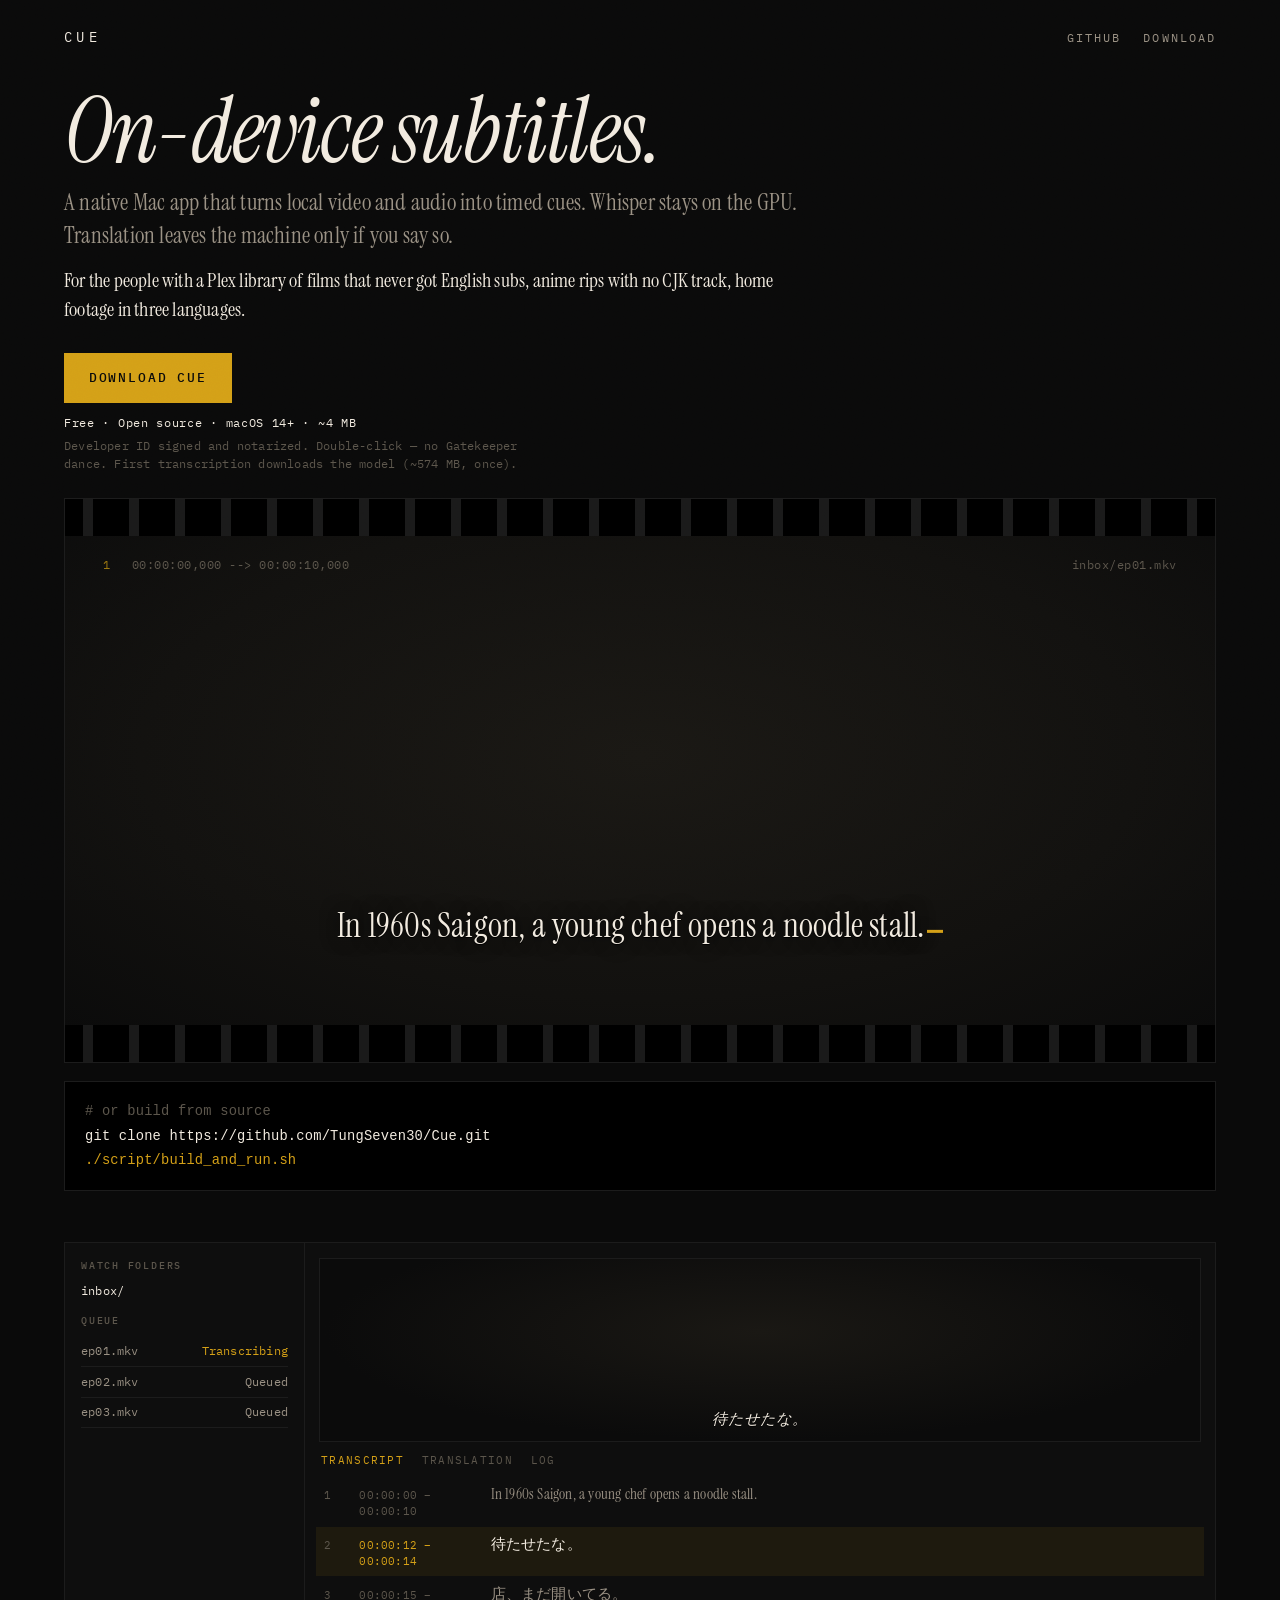
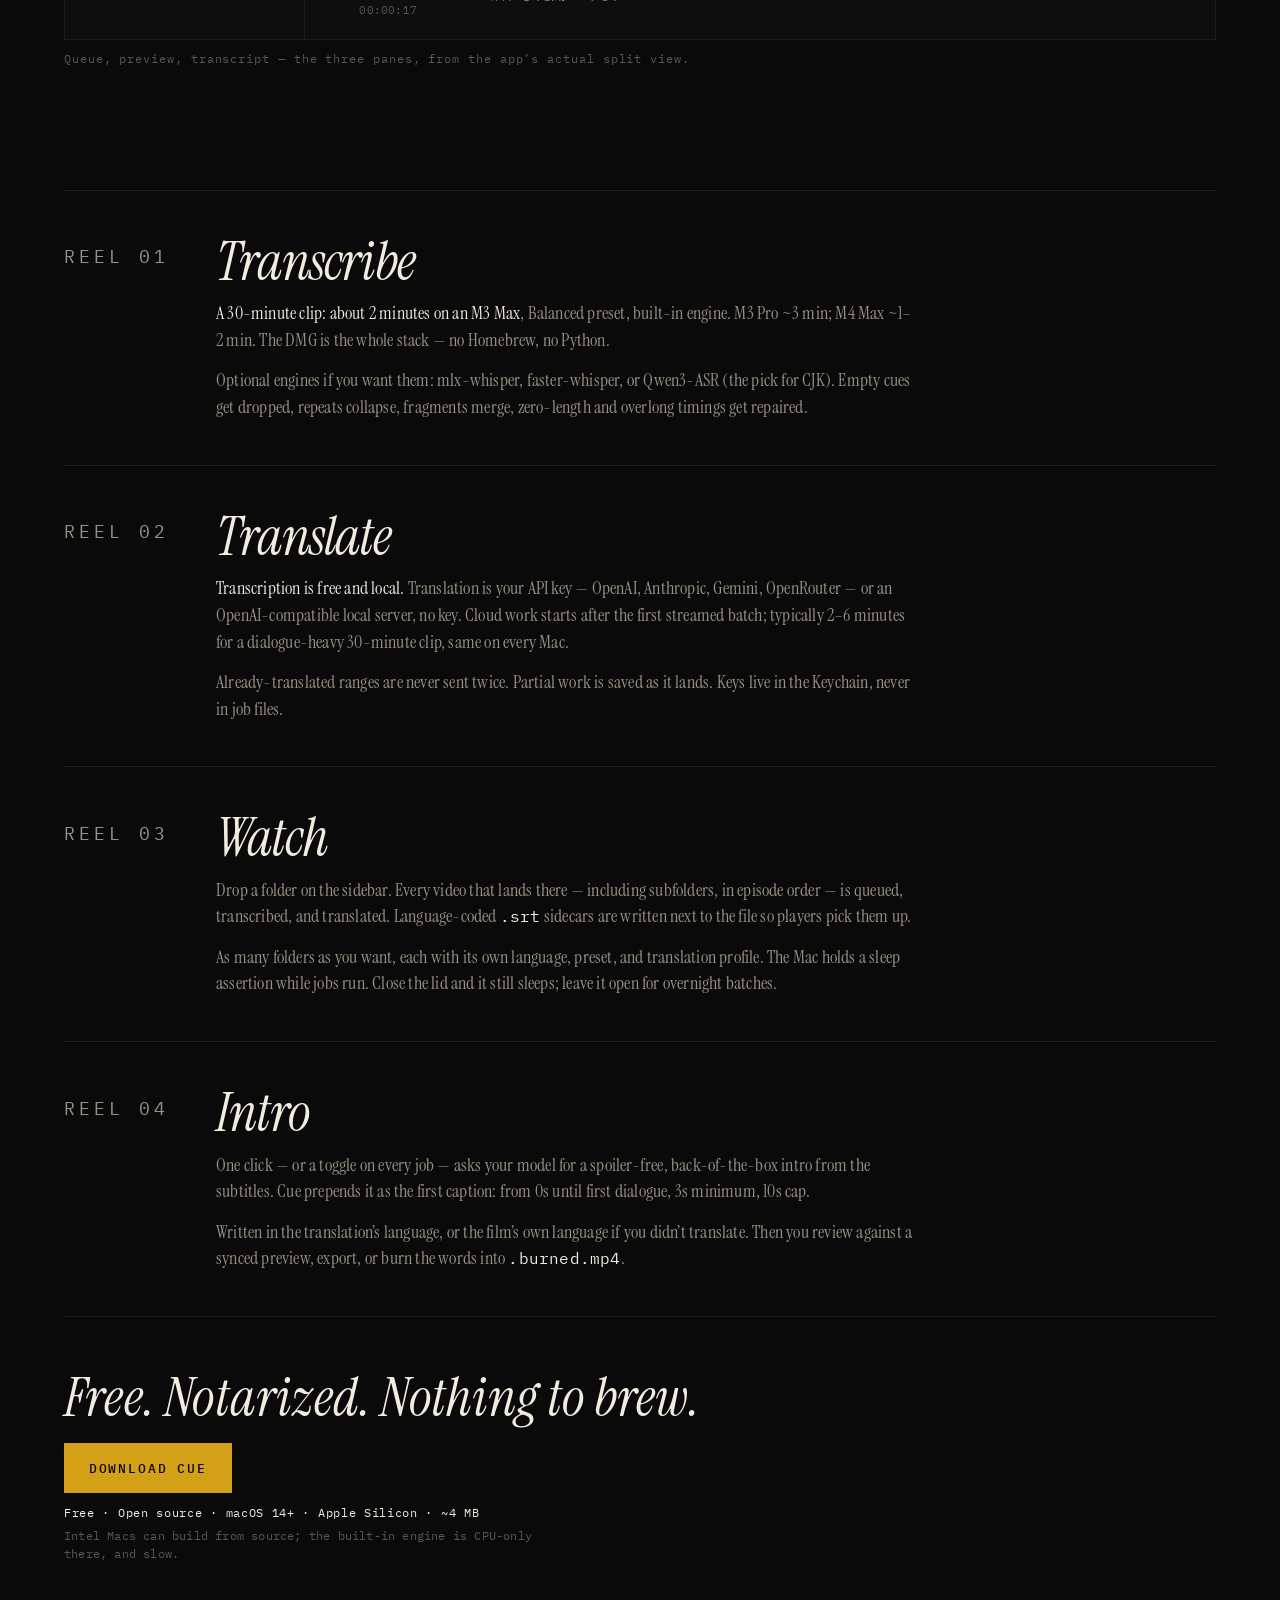
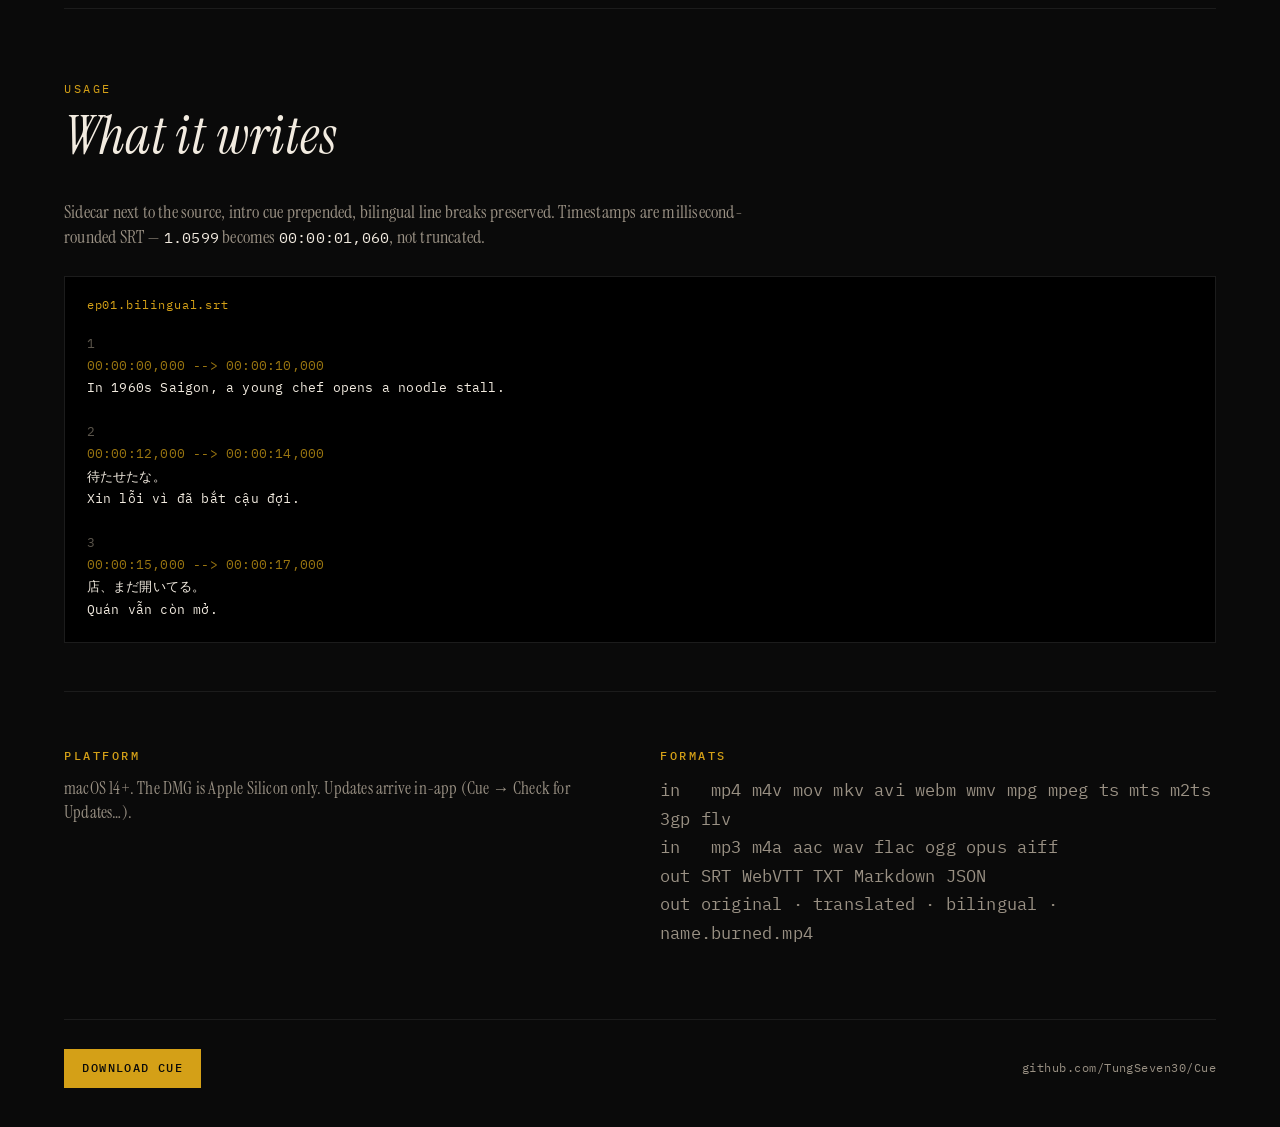
==== docs/index.html @ 19c790f1 "Add the Cue landing page and Open Graph image. The share tags pointed at raw.githubusercontent.com/d" ====
<!DOCTYPE html>
<html lang="en">
<head>
  <meta charset="utf-8">
  <meta name="viewport" content="width=device-width, initial-scale=1">
  <meta name="color-scheme" content="dark">
  <meta name="theme-color" content="#0a0a0a">
  <meta name="description" content="Cue is a free, open-source Mac app that turns local video into subtitles. Transcribe on-device with Whisper. Translate with the LLM you choose. Notarized DMG, nothing to brew.">
  <title>Cue — on-device subtitles for local video</title>

  <meta property="og:type" content="website">
  <meta property="og:url" content="https://tungseven30.github.io/Cue/">
  <meta property="og:title" content="Cue — on-device subtitles for local video">
  <meta property="og:description" content="Free native Mac app. Whisper on the GPU. SRT next to the file. Nothing to brew.">
  <meta property="og:image" content="https://raw.githubusercontent.com/TungSeven30/Cue/master/docs/og.png">
  <link rel="canonical" href="https://tungseven30.github.io/Cue/">
  <meta property="og:image:width" content="1200">
  <meta property="og:image:height" content="630">
  <meta property="og:image:alt" content="Letterboxed subtitle cue: In 1960s Saigon, a young chef opens a noodle stall.">
  <meta name="twitter:card" content="summary_large_image">
  <meta name="twitter:title" content="Cue — on-device subtitles for local video">
  <meta name="twitter:description" content="Free native Mac app. Whisper on the GPU. SRT next to the file.">
  <meta name="twitter:image" content="https://raw.githubusercontent.com/TungSeven30/Cue/master/docs/og.png">

  <link rel="preconnect" href="https://fonts.googleapis.com">
  <link rel="preconnect" href="https://fonts.gstatic.com" crossorigin>
  <link href="https://fonts.googleapis.com/css2?family=IBM+Plex+Mono:wght@400;500&family=Instrument+Serif:ital@0;1&display=swap" rel="stylesheet">
  <style>
    :root {
      --bg: #0a0a0a;
      --ink: #f2ebe0;
      --muted: #9a9184;
      --dim: #5c564c;
      --line: #1c1c1c;
      --amber: #d4a017;
      --amber-dim: #9a7610;
      --screen: #12110f;
      --serif: "Instrument Serif", "Iowan Old Style", Palatino, "Palatino Linotype", serif;
      --mono: "IBM Plex Mono", ui-monospace, "SF Mono", Menlo, monospace;
    }

    * { box-sizing: border-box; }
    html { scroll-behavior: smooth; }
    @media (prefers-reduced-motion: reduce) {
      html { scroll-behavior: auto; }
    }

    body {
      margin: 0;
      background: var(--bg);
      color: var(--ink);
      font-family: var(--serif);
      font-size: 1.25rem;
      line-height: 1.45;
      letter-spacing: 0.01em;
    }

    a {
      color: var(--amber);
      text-decoration-thickness: 1px;
      text-underline-offset: 0.22em;
    }
    a:hover { color: var(--ink); }
    p code, .note code, .gate code {
      font-family: var(--mono);
      font-size: 0.86em;
      color: var(--ink);
    }

    .skip {
      position: absolute;
      left: 1rem;
      top: -4rem;
      background: var(--amber);
      color: var(--bg);
      padding: 0.5rem 0.8rem;
      font-family: var(--mono);
      font-size: 0.75rem;
      z-index: 10;
    }
    .skip:focus { top: 1rem; }

    .grain {
      position: fixed;
      inset: 0;
      pointer-events: none;
      z-index: 8;
      opacity: 0.07;
      mix-blend-mode: overlay;
      background-image: url("data:image/svg+xml,%3Csvg xmlns='http://www.w3.org/2000/svg' width='180' height='180'%3E%3Cfilter id='n'%3E%3CfeTurbulence type='fractalNoise' baseFrequency='0.85' numOctaves='4' stitchTiles='stitch'/%3E%3C/filter%3E%3Crect width='180' height='180' filter='url(%23n)' opacity='0.9'/%3E%3C/svg%3E");
    }
    @media (prefers-reduced-motion: no-preference) {
      .grain { animation: grain-shift 1.2s steps(2) infinite; }
    }
    @keyframes grain-shift {
      0% { transform: translate(0, 0); }
      100% { transform: translate(-1.5%, 1.5%); }
    }

    .wrap {
      width: min(72rem, calc(100% - 2.5rem));
      margin-inline: auto;
    }

    header.site {
      display: flex;
      align-items: baseline;
      justify-content: space-between;
      gap: 1rem;
      padding: 1.75rem 0 0;
      font-family: var(--mono);
      font-size: 0.72rem;
      letter-spacing: 0.18em;
      text-transform: uppercase;
      color: var(--muted);
    }
    .mark {
      color: var(--ink);
      text-decoration: none;
      font-size: 0.85rem;
      letter-spacing: 0.32em;
    }
    .mark:hover { color: var(--amber); }
    .nav-links { display: flex; gap: 1.4rem; }
    .nav-links a { color: var(--muted); text-decoration: none; }
    .nav-links a:hover { color: var(--amber); }

    .hero { padding: 2.6rem 0 4.2rem; }

    .kicker {
      font-family: var(--mono);
      font-size: 0.72rem;
      letter-spacing: 0.22em;
      text-transform: uppercase;
      color: var(--amber);
      margin: 0 0 0.7rem;
    }

    .hero h1 {
      margin: 0 0 0.7rem;
      font-size: clamp(2.6rem, 8vw, 5.6rem);
      font-weight: 400;
      font-style: italic;
      line-height: 0.95;
      letter-spacing: -0.02em;
    }
    .lede {
      margin: 0 0 0.85rem;
      max-width: 34em;
      color: var(--muted);
      font-size: clamp(1.15rem, 2.2vw, 1.45rem);
    }
    .who {
      margin: 0 0 1.8rem;
      max-width: 36em;
      color: var(--ink);
      font-size: clamp(1.05rem, 2vw, 1.25rem);
    }

    .cta {
      display: inline-block;
      background: var(--amber);
      color: #0a0a0a;
      font-family: var(--mono);
      font-size: 0.82rem;
      font-weight: 500;
      letter-spacing: 0.14em;
      text-transform: uppercase;
      text-decoration: none;
      padding: 0.95rem 1.55rem;
      border: 0;
    }
    .cta:hover { color: #0a0a0a; background: #e0b01c; }
    .cta:focus-visible {
      outline: 2px solid var(--ink);
      outline-offset: 3px;
    }

    .cta-block { margin: 0 0 1.6rem; }
    .micro {
      margin: 0.75rem 0 0.35rem;
      font-family: var(--mono);
      font-size: 0.72rem;
      letter-spacing: 0.06em;
      color: var(--ink);
    }
    .gate {
      margin: 0;
      font-family: var(--mono);
      font-size: 0.72rem;
      line-height: 1.55;
      color: var(--dim);
      max-width: 42em;
    }

    .letterbox {
      margin: 0 0 1.1rem;
      background: #000;
      border: 1px solid var(--line);
    }
    .letterbox__bar {
      height: clamp(1.4rem, 3.6vw, 2.3rem);
      background:
        repeating-linear-gradient(
          90deg,
          #000 0 18px,
          #000 18px,
          #1a1a1a 18px,
          #1a1a1a 28px,
          #000 28px,
          #000 46px
        );
    }
    .letterbox__picture {
      position: relative;
      aspect-ratio: 2.35 / 1;
      background:
        radial-gradient(ellipse 70% 80% at 50% 45%, #1a1814 0%, var(--screen) 62%, #0b0b0b 100%);
      display: flex;
      flex-direction: column;
      justify-content: flex-end;
      padding: clamp(0.8rem, 3vw, 1.6rem) clamp(1rem, 4vw, 2.4rem) clamp(1.1rem, 3.5vw, 2rem);
    }
    .demo-files {
      position: absolute;
      top: clamp(0.7rem, 2.4vw, 1.2rem);
      right: clamp(1rem, 4vw, 2.4rem);
      font-family: var(--mono);
      font-size: clamp(0.62rem, 1.4vw, 0.78rem);
      letter-spacing: 0.04em;
      text-align: right;
      color: var(--dim);
    }
    .demo-srt {
      display: block;
      color: var(--amber);
      margin-top: 0.25rem;
      opacity: 0;
    }
    .demo-srt.is-on { opacity: 1; }
    .tc {
      position: absolute;
      top: clamp(0.7rem, 2.4vw, 1.2rem);
      left: clamp(1rem, 4vw, 2.4rem);
      font-family: var(--mono);
      font-size: clamp(0.62rem, 1.4vw, 0.78rem);
      color: var(--dim);
      letter-spacing: 0.04em;
    }
    .tc__id { color: var(--amber-dim); margin-right: 0.85rem; }
    .subtitle {
      margin: 0;
      text-align: center;
      font-size: clamp(1.15rem, 3.4vw, 2.15rem);
      line-height: 1.25;
      min-height: 2.6em;
      color: var(--ink);
      text-shadow: 0 1px 0 #000, 0 0 18px rgba(0, 0, 0, 0.8);
    }
    .caret {
      display: inline-block;
      width: 0.45em;
      height: 0.08em;
      margin-left: 0.08em;
      background: var(--amber);
      vertical-align: baseline;
      transform: translateY(-0.12em);
    }
    @media (prefers-reduced-motion: no-preference) {
      .caret { animation: blink 1s steps(1) infinite; }
      .demo-srt { transition: opacity 0.4s ease; }
    }
    @keyframes blink { 50% { opacity: 0; } }

    .install {
      margin: 0 0 3.2rem;
      padding: 1.1rem 1.25rem;
      background: #000;
      border: 1px solid var(--line);
      color: var(--ink);
      font-family: var(--mono);
      font-size: clamp(0.72rem, 1.6vw, 0.86rem);
      line-height: 1.7;
      overflow-x: auto;
    }
    .install .c { color: var(--dim); }
    .install .a { color: var(--amber); }

    .studio {
      margin: 0 0 0.7rem;
      display: grid;
      grid-template-columns: minmax(11rem, 15rem) 1fr;
      border: 1px solid var(--line);
      background: #0e0e0e;
      min-height: 22rem;
    }
    .studio__side {
      border-right: 1px solid var(--line);
      padding: 1rem 1rem 1.2rem;
      font-family: var(--mono);
      font-size: 0.72rem;
    }
    .studio__side h3 {
      margin: 0 0 0.55rem;
      font-size: 0.62rem;
      font-weight: 500;
      letter-spacing: 0.18em;
      text-transform: uppercase;
      color: var(--dim);
    }
    .studio__side h3 + h3 { margin-top: 1.3rem; }
    .folder { color: var(--ink); margin: 0 0 0.9rem; }
    .jobs { list-style: none; margin: 0; padding: 0; }
    .jobs li {
      display: flex;
      justify-content: space-between;
      gap: 0.6rem;
      padding: 0.4rem 0;
      color: var(--muted);
      border-bottom: 1px solid var(--line);
    }
    .jobs .on { color: var(--amber); }
    .studio__main { display: flex; flex-direction: column; min-width: 0; }
    .studio-player {
      position: relative;
      aspect-ratio: 2.35 / 1;
      max-height: 11.5rem;
      background: radial-gradient(ellipse at 50% 40%, #1a1814, #0b0b0b 70%);
      display: flex;
      align-items: flex-end;
      justify-content: center;
      padding: 0.7rem;
      margin: 0.9rem 0.9rem 0;
      border: 1px solid var(--line);
    }
    .studio-player p {
      margin: 0;
      font-size: 0.95rem;
      font-style: italic;
      text-align: center;
      text-shadow: 0 1px 0 #000;
    }
    .tabs {
      display: flex;
      gap: 1.1rem;
      padding: 0.7rem 1rem 0.5rem;
      font-family: var(--mono);
      font-size: 0.68rem;
      letter-spacing: 0.12em;
      text-transform: uppercase;
      color: var(--dim);
    }
    .tabs .on { color: var(--amber); }
    .cues { list-style: none; margin: 0; padding: 0 0.7rem 0.8rem; }
    .cues li {
      display: grid;
      grid-template-columns: 1.6rem 7.6rem 1fr;
      gap: 0.6rem;
      align-items: baseline;
      padding: 0.45rem 0.5rem;
      font-size: 0.92rem;
      color: var(--muted);
    }
    .cues .n, .cues .t {
      font-family: var(--mono);
      font-size: 0.68rem;
      color: var(--dim);
    }
    .cues .active {
      background: rgba(212, 160, 23, 0.08);
      color: var(--ink);
    }
    .cues .active .t { color: var(--amber); }
    .studio-cap {
      margin: 0 0 3.4rem;
      font-family: var(--mono);
      font-size: 0.72rem;
      letter-spacing: 0.08em;
      color: var(--dim);
    }

    .reels {
      border-top: 1px solid var(--line);
      padding: 0;
    }
    .reel {
      display: grid;
      grid-template-columns: 7.5rem 1fr;
      gap: 1.5rem 2rem;
      padding: 2.75rem 0;
      border-bottom: 1px solid var(--line);
    }
    .reel__index {
      font-family: var(--mono);
      font-size: 0.72rem;
      letter-spacing: 0.22em;
      text-transform: uppercase;
      color: var(--amber);
      padding-top: 0.55rem;
    }
    .reel h2 {
      margin: 0 0 0.7rem;
      font-size: clamp(2rem, 5vw, 3.4rem);
      font-weight: 400;
      font-style: italic;
      line-height: 1;
      letter-spacing: -0.02em;
    }
    .reel p {
      margin: 0;
      max-width: 38em;
      color: var(--muted);
      font-size: 1.15rem;
    }
    .reel p + p { margin-top: 0.85rem; }
    .stat {
      color: var(--ink);
    }

    .close {
      padding: 3.4rem 0 1.2rem;
      border-bottom: 1px solid var(--line);
    }
    .close h2 {
      margin: 0 0 1.1rem;
      font-size: clamp(2rem, 5vw, 3.4rem);
      font-weight: 400;
      font-style: italic;
      line-height: 1;
    }

    .example { padding: 4.5rem 0 3rem; }
    .example header { display: block; padding: 0 0 1.4rem; }
    .example h2 {
      margin: 0;
      font-size: clamp(2rem, 5vw, 3.4rem);
      font-weight: 400;
      font-style: italic;
      line-height: 1;
    }
    .example .note {
      margin: 0.9rem 0 1.6rem;
      color: var(--muted);
      max-width: 40em;
      font-size: 1.1rem;
    }
    .srt-file {
      margin: 0;
      padding: 1.25rem 1.35rem 1.4rem;
      background: #000;
      border: 1px solid var(--line);
      overflow-x: auto;
    }
    .srt-file .name {
      display: block;
      font-family: var(--mono);
      font-size: 0.72rem;
      color: var(--amber);
      letter-spacing: 0.08em;
      margin-bottom: 1.1rem;
    }
    .srt-file code {
      display: block;
      font-family: var(--mono);
      font-size: clamp(0.72rem, 1.55vw, 0.84rem);
      line-height: 1.65;
      color: var(--ink);
      white-space: pre;
    }
    .srt-file .n { color: var(--dim); }
    .srt-file .t { color: var(--amber-dim); }

    .meta {
      display: grid;
      grid-template-columns: 1fr 1fr;
      gap: 2.5rem;
      padding: 3.5rem 0 4.5rem;
      border-top: 1px solid var(--line);
    }
    .meta h2 {
      margin: 0 0 0.7rem;
      font-family: var(--mono);
      font-size: 0.72rem;
      font-weight: 500;
      letter-spacing: 0.22em;
      text-transform: uppercase;
      color: var(--amber);
    }
    .meta p {
      margin: 0;
      color: var(--muted);
      font-size: 1.05rem;
    }
    .formats {
      font-family: var(--mono);
      font-size: 0.78rem;
      line-height: 1.7;
      color: var(--ink);
    }

    footer {
      border-top: 1px solid var(--line);
      padding: 1.8rem 0 2.6rem;
      display: flex;
      align-items: center;
      justify-content: space-between;
      gap: 1rem;
      flex-wrap: wrap;
      font-family: var(--mono);
      font-size: 0.72rem;
      letter-spacing: 0.12em;
      text-transform: uppercase;
      color: var(--dim);
    }
    footer .cta {
      letter-spacing: 0.12em;
      padding: 0.7rem 1.15rem;
      font-size: 0.72rem;
    }
    footer a:not(.cta) {
      color: var(--muted);
      text-decoration: none;
      text-transform: none;
      letter-spacing: 0.04em;
    }
    footer a:not(.cta):hover { color: var(--amber); }

    @media (max-width: 720px) {
      .wrap { width: calc(100% - 1.6rem); }
      .reel { grid-template-columns: 1fr; gap: 0.4rem; padding: 2.1rem 0; }
      .reel__index { padding-top: 0; }
      .meta { grid-template-columns: 1fr; gap: 2rem; padding: 2.5rem 0 3rem; }
      .hero { padding: 1.8rem 0 2.8rem; }
      .studio { grid-template-columns: 1fr; }
      .studio__side { display: none; }
      .cues li { grid-template-columns: 1.4rem 1fr; }
      .cues .t { grid-column: 2; }
    }
  </style>
</head>
<body>
  <div class="grain" aria-hidden="true"></div>
  <a class="skip" href="#main">Skip to content</a>

  <div class="wrap">
    <header class="site">
      <a class="mark" href="#top">Cue</a>
      <nav class="nav-links">
        <a href="https://github.com/TungSeven30/Cue">GitHub</a>
        <a href="https://github.com/TungSeven30/cue-releases/releases/latest/download/Cue.dmg">Download</a>
      </nav>
    </header>

    <main id="main">
      <section class="hero" id="top">
        <h1>On-device subtitles.</h1>
        <p class="lede">A native Mac app that turns local video and audio into timed cues. Whisper stays on the GPU. Translation leaves the machine only if you say so.</p>
        <p class="who">For the people with a Plex library of films that never got English subs, anime rips with no CJK track, home footage in three languages.</p>

        <div class="cta-block">
          <a class="cta" href="https://github.com/TungSeven30/cue-releases/releases/latest/download/Cue.dmg">Download Cue</a>
          <p class="micro">Free · Open source · macOS 14+ · ~4&nbsp;MB</p>
          <p class="gate">Developer ID signed and notarized. Double-click — no Gatekeeper dance. First transcription downloads the model (~574&nbsp;MB, once).</p>
        </div>

        <figure class="letterbox" aria-label="Watch-folder demo: a file drops in, cues stream, an SRT appears beside it">
          <div class="letterbox__bar" aria-hidden="true"></div>
          <div class="letterbox__picture">
            <div class="demo-files">
              <span>inbox/ep01.mkv</span>
              <span class="demo-srt is-on" id="demo-srt">ep01.vi.srt</span>
            </div>
            <div class="tc">
              <span class="tc__id" id="cue-id">1</span>
              <span id="cue-time">00:00:00,000 --&gt; 00:00:10,000</span>
            </div>
            <p class="subtitle" id="subtitle"><span id="subtitle-text">In 1960s Saigon, a young chef opens a noodle stall.</span><span class="caret" id="caret" aria-hidden="true"></span></p>
          </div>
          <div class="letterbox__bar" aria-hidden="true"></div>
        </figure>

        <pre class="install"><code><span class="c"># or build from source</span>
git clone https://github.com/TungSeven30/Cue.git
<span class="a">./script/build_and_run.sh</span></code></pre>

        <figure class="studio" aria-label="Cue workspace: sidebar queue, video preview with overlay, editable transcript">
          <aside class="studio__side">
            <h3>Watch Folders</h3>
            <p class="folder">inbox/</p>
            <h3>Queue</h3>
            <ul class="jobs">
              <li><span>ep01.mkv</span><span class="on">Transcribing</span></li>
              <li><span>ep02.mkv</span><span>Queued</span></li>
              <li><span>ep03.mkv</span><span>Queued</span></li>
            </ul>
          </aside>
          <div class="studio__main">
            <div class="studio-player">
              <p>待たせたな。</p>
            </div>
            <div class="tabs">
              <span class="on">Transcript</span>
              <span>Translation</span>
              <span>Log</span>
            </div>
            <ol class="cues">
              <li>
                <span class="n">1</span>
                <span class="t">00:00:00 – 00:00:10</span>
                <span>In 1960s Saigon, a young chef opens a noodle stall.</span>
              </li>
              <li class="active">
                <span class="n">2</span>
                <span class="t">00:00:12 – 00:00:14</span>
                <span>待たせたな。</span>
              </li>
              <li>
                <span class="n">3</span>
                <span class="t">00:00:15 – 00:00:17</span>
                <span>店、まだ開いてる。</span>
              </li>
            </ol>
          </div>
        </figure>
        <p class="studio-cap">Queue, preview, transcript — the three panes, from the app’s actual split view.</p>
      </section>

      <section class="reels" aria-label="Features">
        <article class="reel">
          <p class="reel__index">Reel 01</p>
          <div>
            <h2>Transcribe</h2>
            <p><span class="stat">A 30-minute clip: about 2 minutes on an M3 Max</span>, Balanced preset, built-in engine. M3 Pro ~3 min; M4 Max ~1–2 min. The DMG is the whole stack — no Homebrew, no Python.</p>
            <p>Optional engines if you want them: mlx-whisper, faster-whisper, or Qwen3-ASR (the pick for CJK). Empty cues get dropped, repeats collapse, fragments merge, zero-length and overlong timings get repaired.</p>
          </div>
        </article>

        <article class="reel">
          <p class="reel__index">Reel 02</p>
          <div>
            <h2>Translate</h2>
            <p><span class="stat">Transcription is free and local.</span> Translation is your API key — OpenAI, Anthropic, Gemini, OpenRouter — or an OpenAI-compatible local server, no key. Cloud work starts after the first streamed batch; typically 2–6 minutes for a dialogue-heavy 30-minute clip, same on every Mac.</p>
            <p>Already-translated ranges are never sent twice. Partial work is saved as it lands. Keys live in the Keychain, never in job files.</p>
          </div>
        </article>

        <article class="reel">
          <p class="reel__index">Reel 03</p>
          <div>
            <h2>Watch</h2>
            <p>Drop a folder on the sidebar. Every video that lands there — including subfolders, in episode order — is queued, transcribed, and translated. Language-coded <code>.srt</code> sidecars are written next to the file so players pick them up.</p>
            <p>As many folders as you want, each with its own language, preset, and translation profile. The Mac holds a sleep assertion while jobs run. Close the lid and it still sleeps; leave it open for overnight batches.</p>
          </div>
        </article>

        <article class="reel">
          <p class="reel__index">Reel 04</p>
          <div>
            <h2>Intro</h2>
            <p>One click — or a toggle on every job — asks your model for a spoiler-free, back-of-the-box intro from the subtitles. Cue prepends it as the first caption: from 0s until first dialogue, 3s minimum, 10s cap.</p>
            <p>Written in the translation’s language, or the film’s own language if you didn’t translate. Then you review against a synced preview, export, or burn the words into <code>.burned.mp4</code>.</p>
          </div>
        </article>
      </section>

      <section class="close">
        <h2>Free. Notarized. Nothing to brew.</h2>
        <div class="cta-block">
          <a class="cta" href="https://github.com/TungSeven30/cue-releases/releases/latest/download/Cue.dmg">Download Cue</a>
          <p class="micro">Free · Open source · macOS 14+ · Apple Silicon · ~4&nbsp;MB</p>
          <p class="gate">Intel Macs can build from source; the built-in engine is CPU-only there, and slow.</p>
        </div>
      </section>

      <section class="example" aria-labelledby="example-title">
        <header>
          <p class="kicker">Usage</p>
          <h2 id="example-title">What it writes</h2>
        </header>
        <p class="note">Sidecar next to the source, intro cue prepended, bilingual line breaks preserved. Timestamps are millisecond-rounded SRT — <code>1.0599</code> becomes <code>00:00:01,060</code>, not truncated.</p>
        <pre class="srt-file"><span class="name">ep01.bilingual.srt</span><code><span class="n">1</span>
<span class="t">00:00:00,000 --&gt; 00:00:10,000</span>
In 1960s Saigon, a young chef opens a noodle stall.

<span class="n">2</span>
<span class="t">00:00:12,000 --&gt; 00:00:14,000</span>
待たせたな。
Xin lỗi vì đã bắt cậu đợi.

<span class="n">3</span>
<span class="t">00:00:15,000 --&gt; 00:00:17,000</span>
店、まだ開いてる。
Quán vẫn còn mở.</code></pre>
      </section>

      <section class="meta">
        <div>
          <h2>Platform</h2>
          <p>macOS 14+. The DMG is Apple Silicon only. Updates arrive in-app (Cue → Check for Updates…).</p>
        </div>
        <div>
          <h2>Formats</h2>
          <p class="formats">in &nbsp; mp4 m4v mov mkv avi webm wmv mpg mpeg ts mts m2ts 3gp flv<br>in &nbsp; mp3 m4a aac wav flac ogg opus aiff<br>out SRT WebVTT TXT Markdown JSON<br>out original · translated · bilingual · <span style="color:var(--muted)">name.burned.mp4</span></p>
        </div>
      </section>
    </main>

    <footer>
      <a class="cta" href="https://github.com/TungSeven30/cue-releases/releases/latest/download/Cue.dmg">Download Cue</a>
      <a href="https://github.com/TungSeven30/Cue">github.com/TungSeven30/Cue</a>
    </footer>
  </div>

  <script>
    (function () {
      var reduce = window.matchMedia("(prefers-reduced-motion: reduce)").matches;
      var srt = document.getElementById("demo-srt");
      if (reduce) {
        if (srt) srt.className = "demo-srt is-on";
        return;
      }

      var cues = [
        { id: "1", time: "00:00:00,000 --> 00:00:10,000", text: "In 1960s Saigon, a young chef opens a noodle stall." },
        { id: "2", time: "00:00:12,000 --> 00:00:14,000", text: "待たせたな。" },
        { id: "3", time: "00:00:15,000 --> 00:00:17,000", text: "店、まだ開いてる。" }
      ];

      var idEl = document.getElementById("cue-id");
      var timeEl = document.getElementById("cue-time");
      var textEl = document.getElementById("subtitle-text");
      var caret = document.getElementById("caret");
      var index = 0;

      function wait(ms) {
        return new Promise(function (resolve) { setTimeout(resolve, ms); });
      }

      function typeText(text) {
        return new Promise(function (resolve) {
          var i = 0;
          textEl.textContent = "";
          function step() {
            i += 1;
            textEl.textContent = text.slice(0, i);
            if (i < text.length) setTimeout(step, 28);
            else resolve();
          }
          step();
        });
      }

      async function play() {
        while (true) {
          if (srt) srt.className = "demo-srt";
          index = 0;
          caret.style.visibility = "visible";
          while (index < cues.length) {
            var cue = cues[index];
            idEl.textContent = cue.id;
            timeEl.textContent = cue.time;
            await typeText(cue.text);
            await wait(index === 0 ? 1600 : 1400);
            index += 1;
          }
          if (srt) srt.className = "demo-srt is-on";
          await wait(2200);
        }
      }

      textEl.textContent = "";
      if (srt) srt.className = "demo-srt";
      play();
    })();
  </script>
</body>
</html>
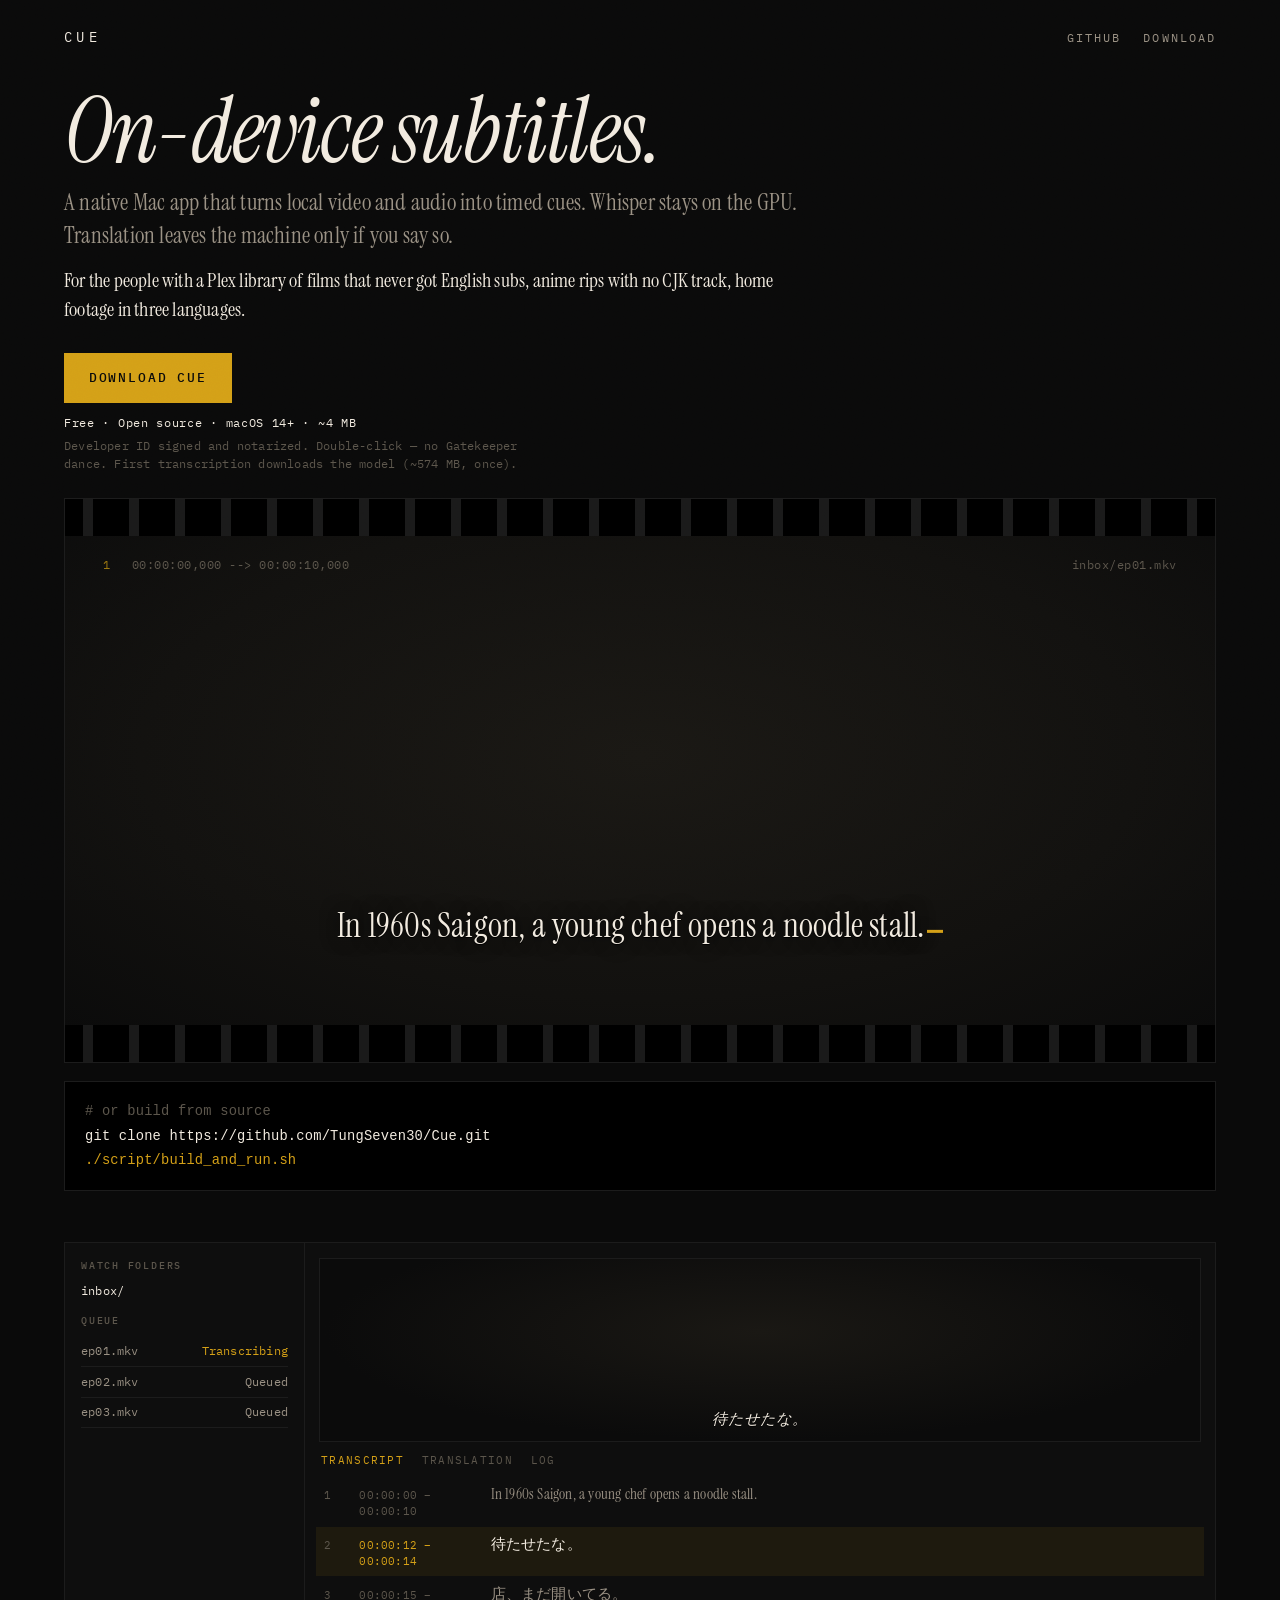
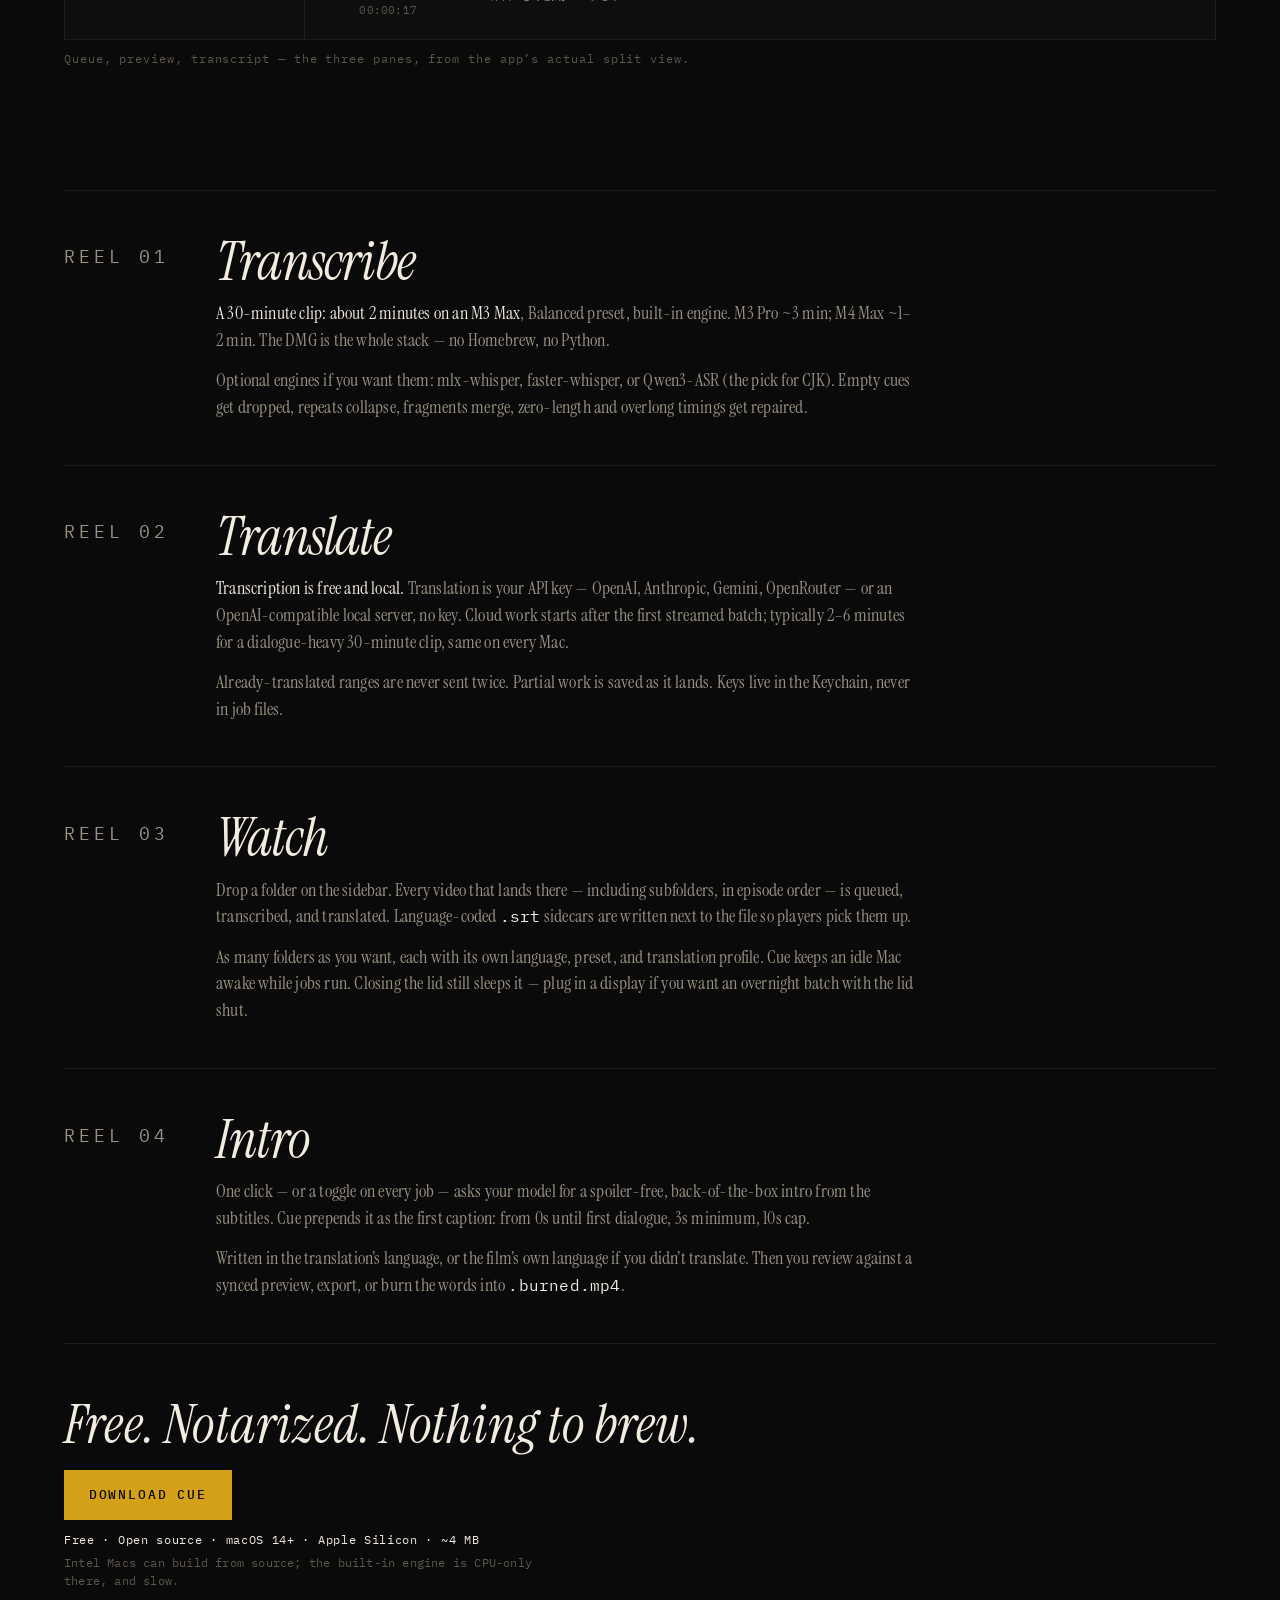
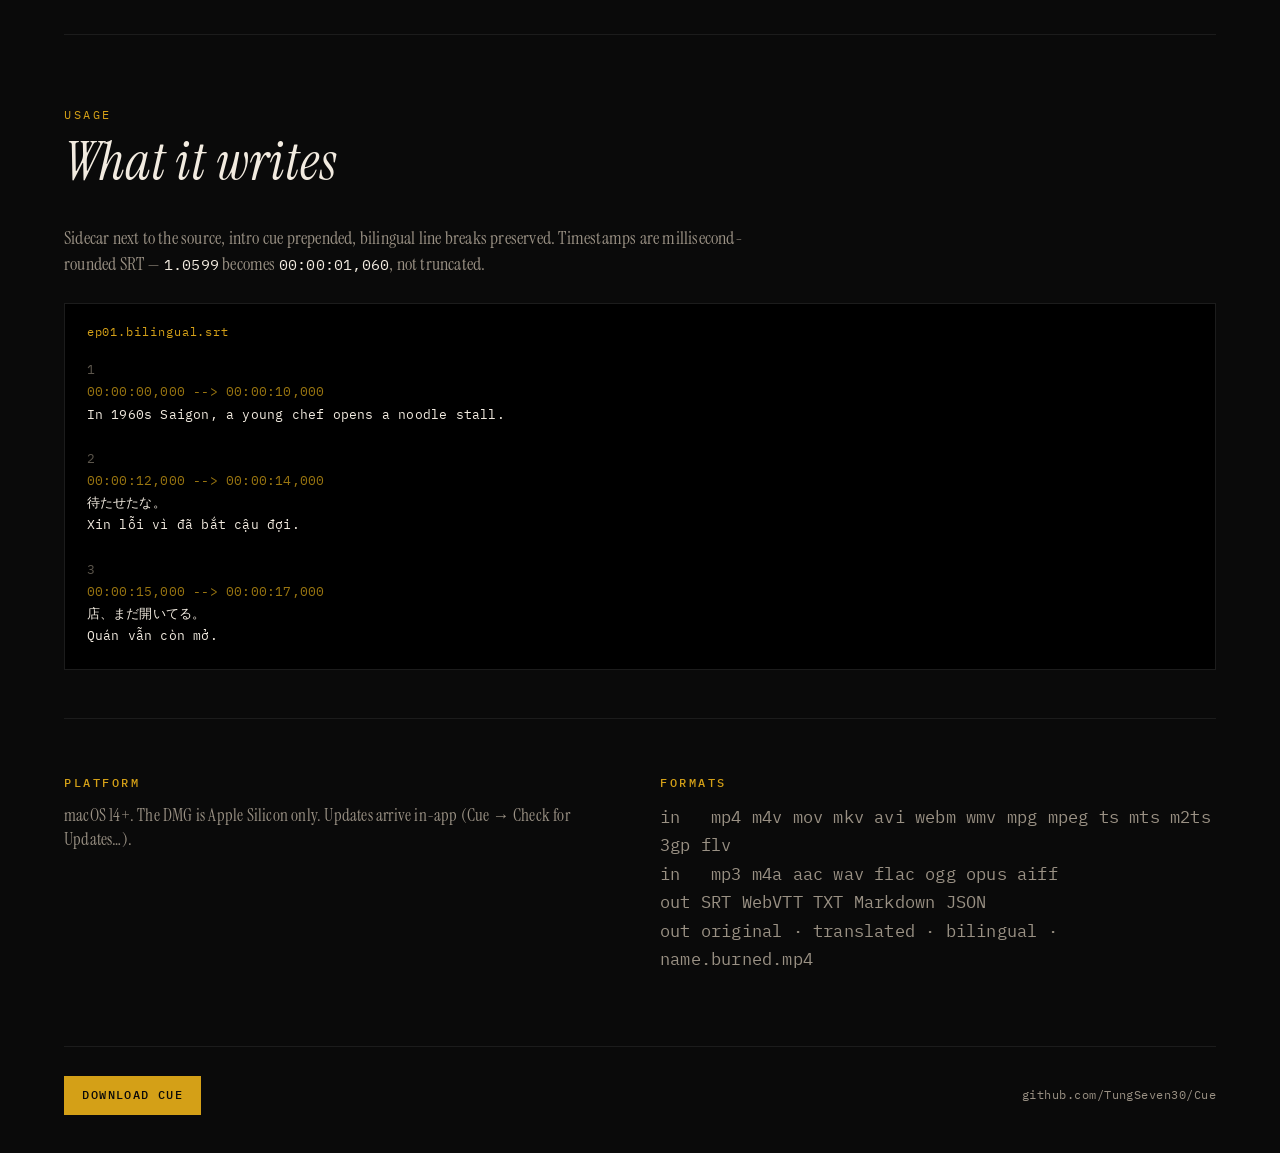
==== commit 80348b61: "Clarify overnight-sleep copy on the landing page. Closing the lid still sleeps the Mac; a display is" ====
--- a/docs/index.html
+++ b/docs/index.html
@@ -12,7 +12,7 @@
   <meta property="og:url" content="https://tungseven30.github.io/Cue/">
   <meta property="og:title" content="Cue — on-device subtitles for local video">
   <meta property="og:description" content="Free native Mac app. Whisper on the GPU. SRT next to the file. Nothing to brew.">
-  <meta property="og:image" content="https://raw.githubusercontent.com/TungSeven30/Cue/master/docs/og.png">
+  <meta property="og:image" content="https://tungseven30.github.io/Cue/og.png">
   <link rel="canonical" href="https://tungseven30.github.io/Cue/">
   <meta property="og:image:width" content="1200">
   <meta property="og:image:height" content="630">
@@ -20,7 +20,7 @@
   <meta name="twitter:card" content="summary_large_image">
   <meta name="twitter:title" content="Cue — on-device subtitles for local video">
   <meta name="twitter:description" content="Free native Mac app. Whisper on the GPU. SRT next to the file.">
-  <meta name="twitter:image" content="https://raw.githubusercontent.com/TungSeven30/Cue/master/docs/og.png">
+  <meta name="twitter:image" content="https://tungseven30.github.io/Cue/og.png">
 
   <link rel="preconnect" href="https://fonts.googleapis.com">
   <link rel="preconnect" href="https://fonts.gstatic.com" crossorigin>
@@ -649,7 +649,7 @@
           <div>
             <h2>Watch</h2>
             <p>Drop a folder on the sidebar. Every video that lands there — including subfolders, in episode order — is queued, transcribed, and translated. Language-coded <code>.srt</code> sidecars are written next to the file so players pick them up.</p>
-            <p>As many folders as you want, each with its own language, preset, and translation profile. The Mac holds a sleep assertion while jobs run. Close the lid and it still sleeps; leave it open for overnight batches.</p>
+            <p>As many folders as you want, each with its own language, preset, and translation profile. Cue keeps an idle Mac awake while jobs run. Closing the lid still sleeps it — plug in a display if you want an overnight batch with the lid shut.</p>
           </div>
         </article>
 
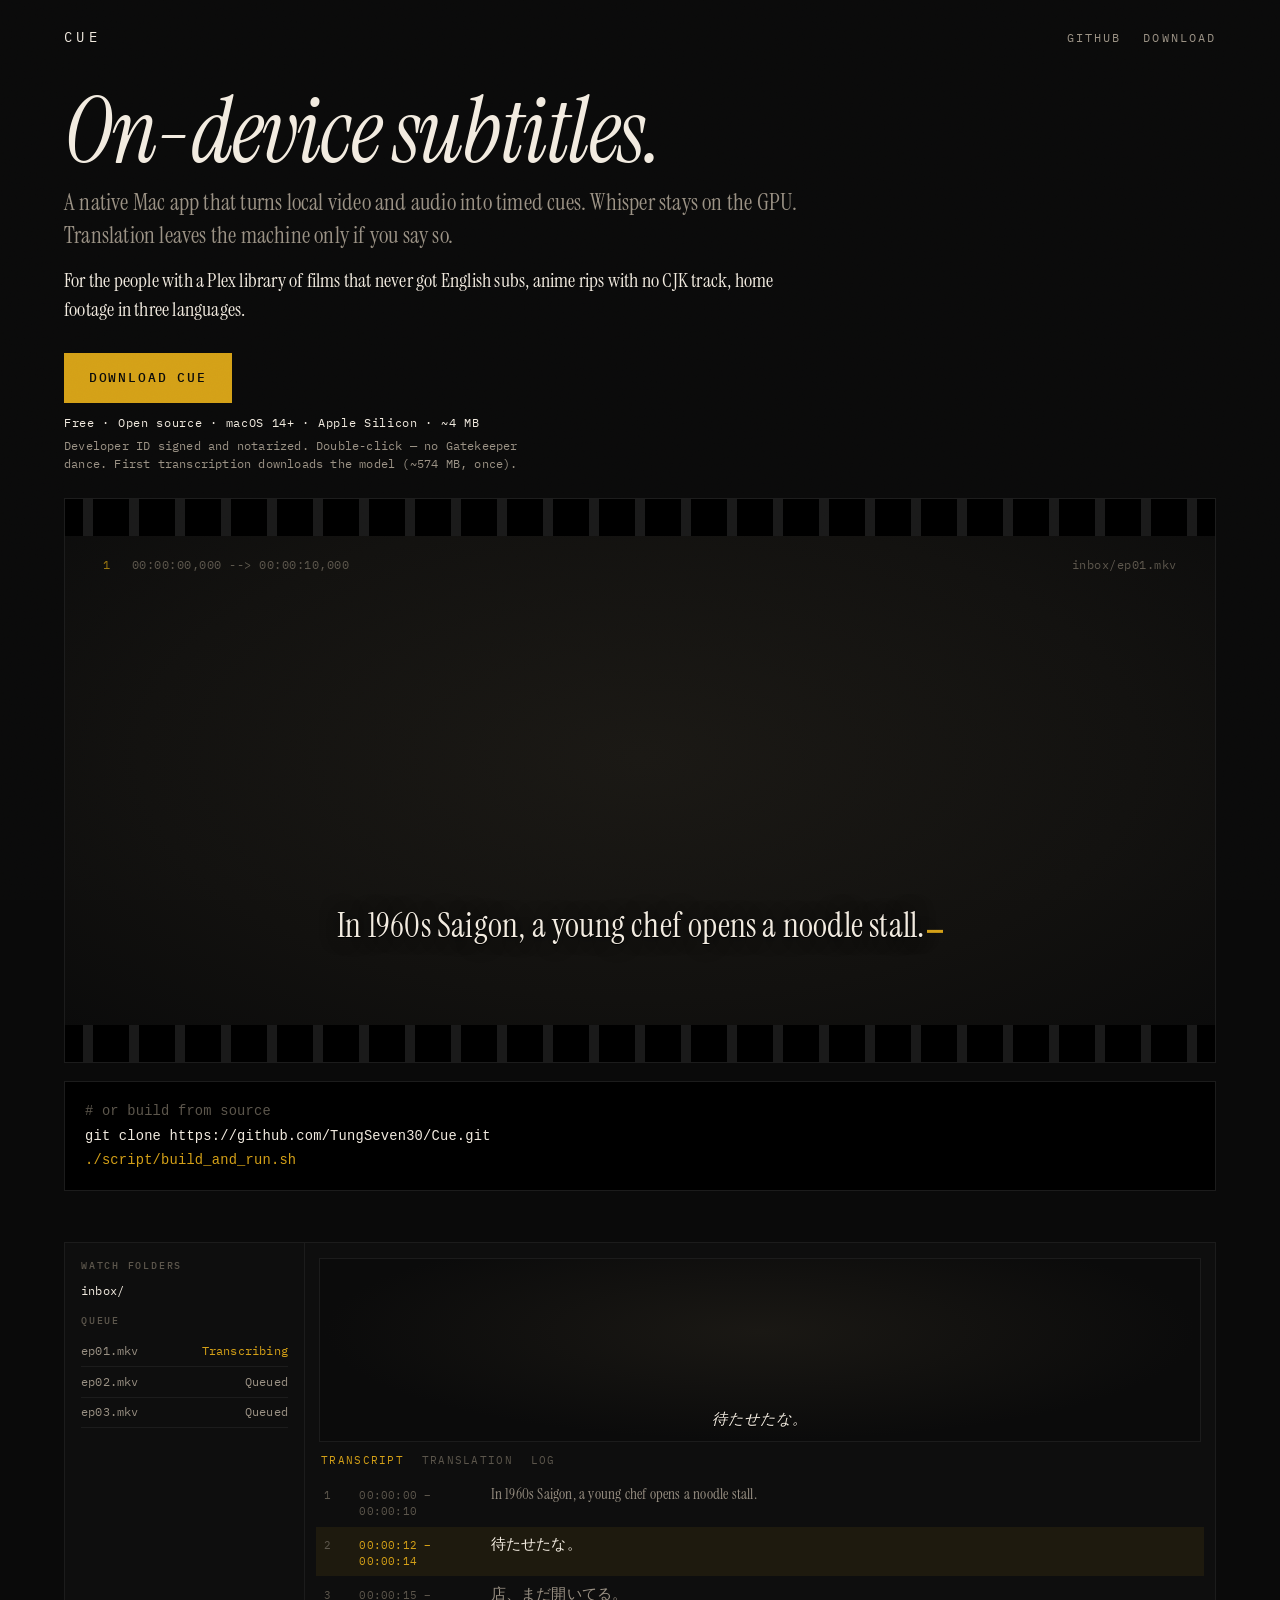
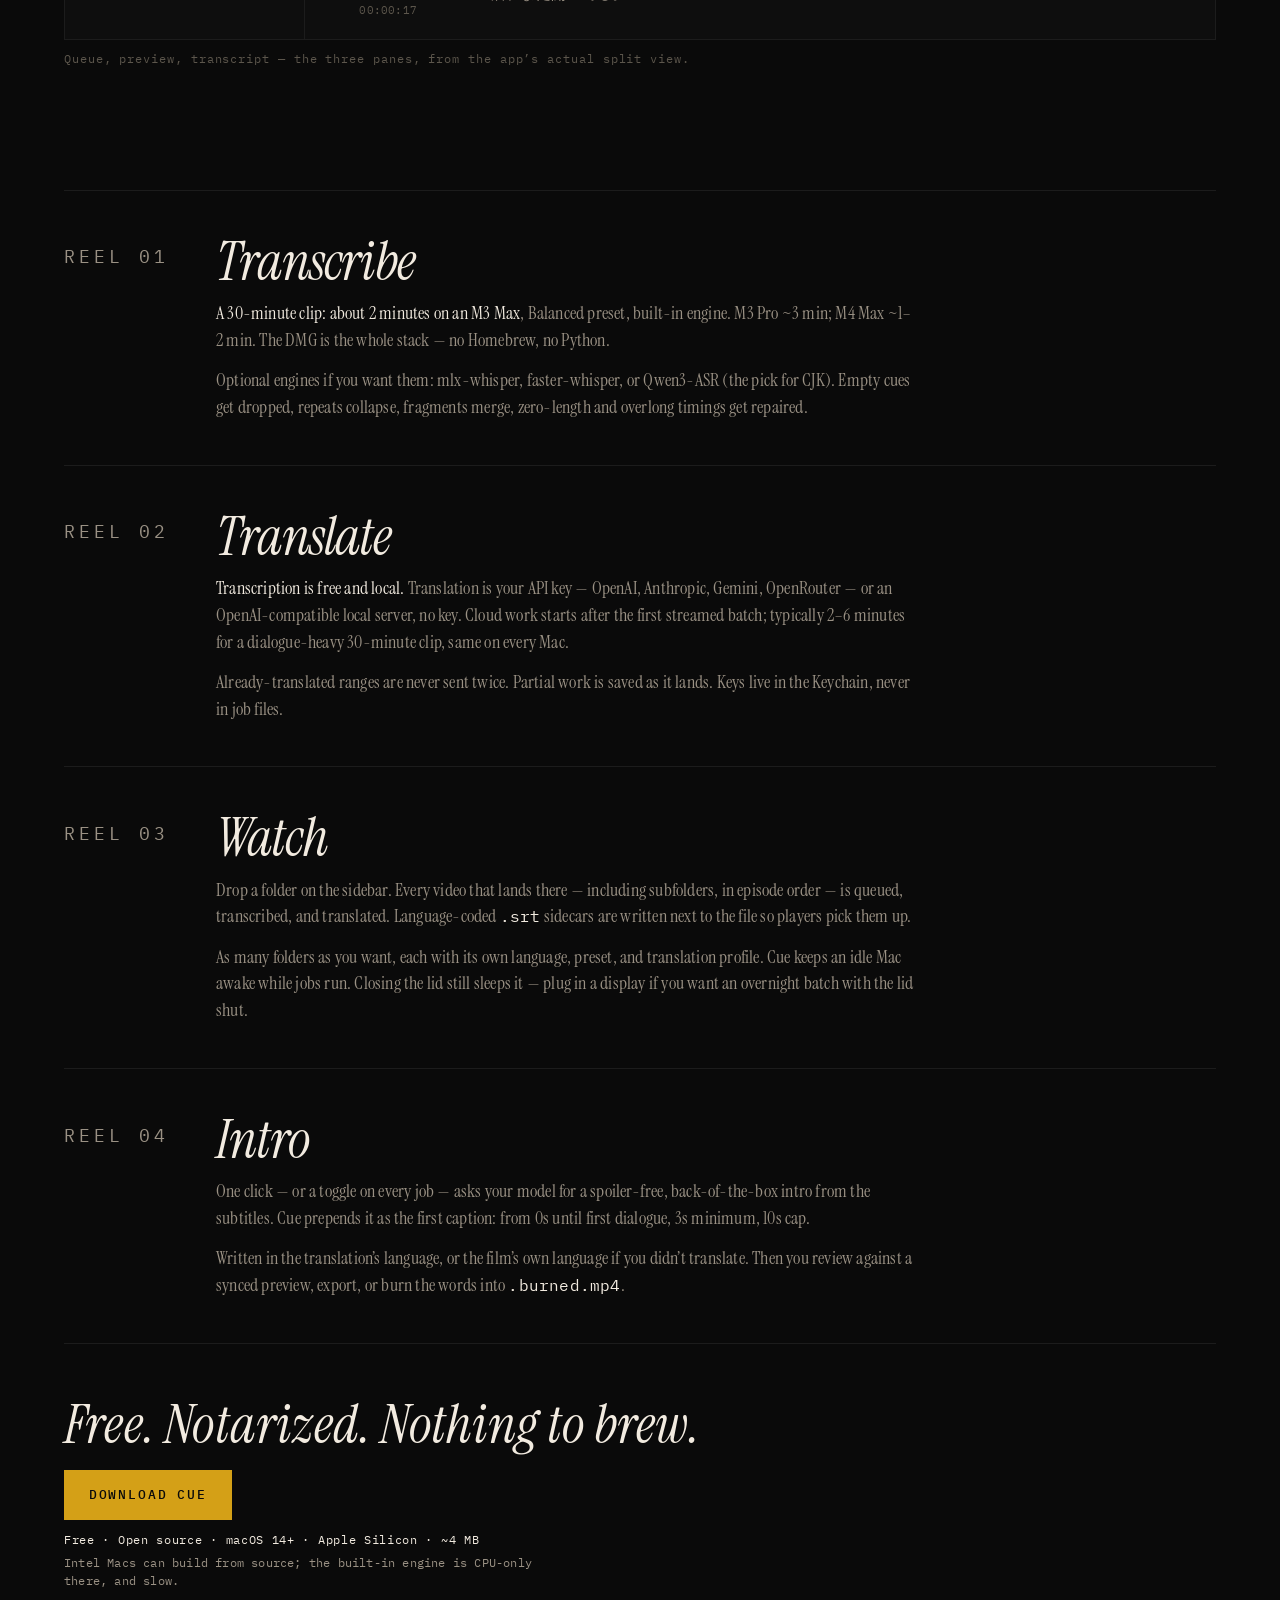
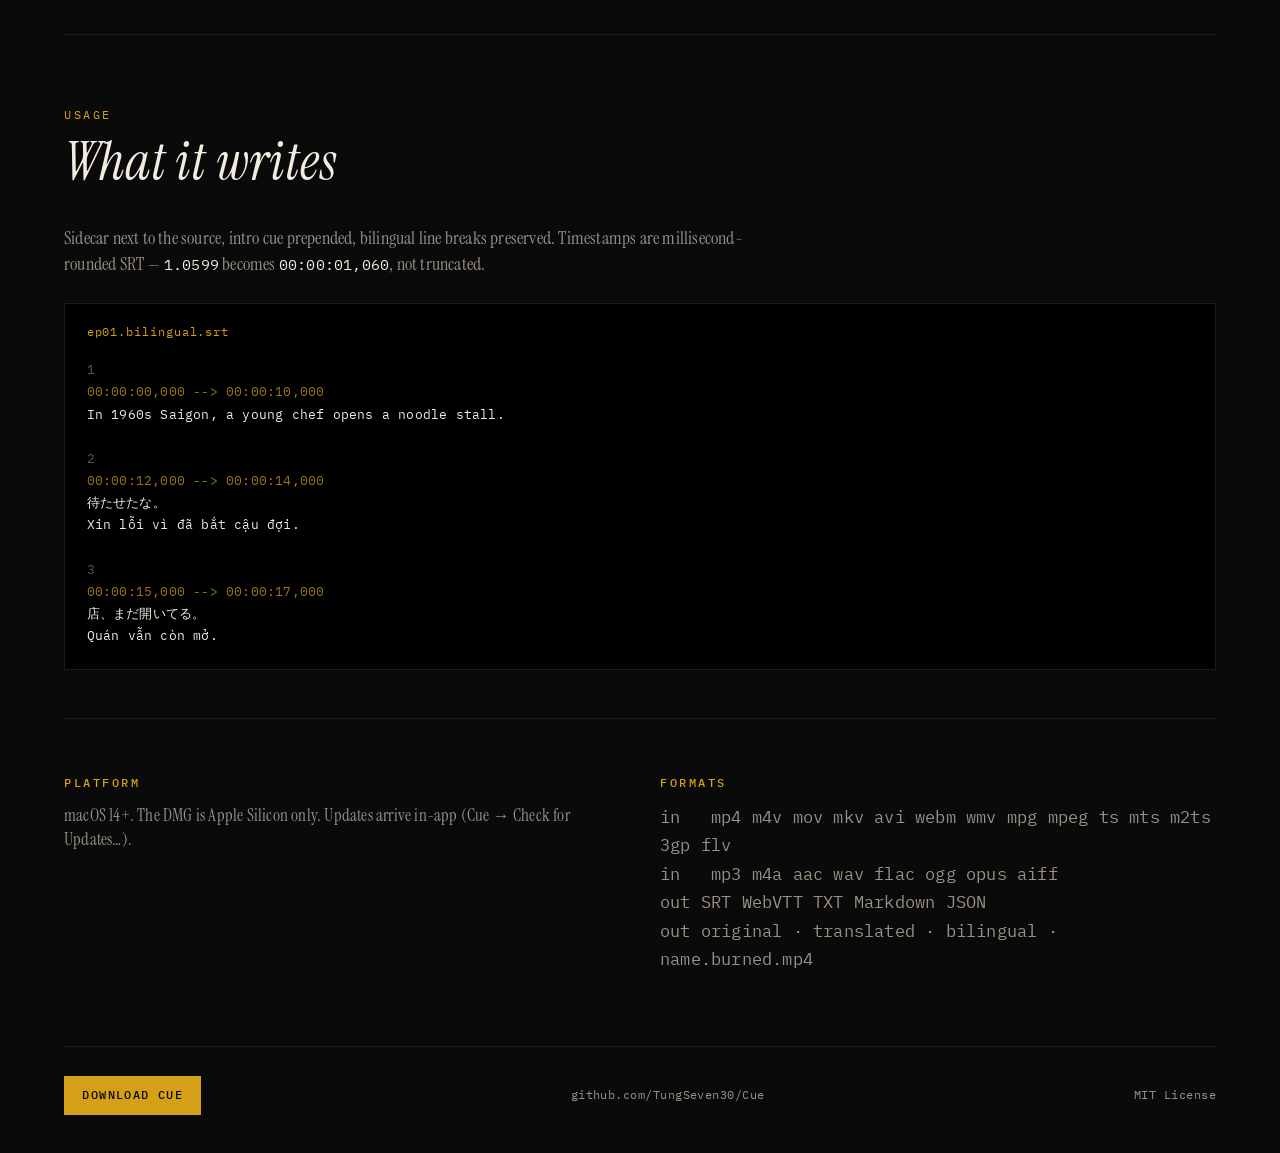
==== commit f502d5aa: "License Cue under MIT and finish the landing-page review fixes. Public source is now actually open s" ====
--- a/docs/index.html
+++ b/docs/index.html
@@ -189,7 +189,7 @@
       font-family: var(--mono);
       font-size: 0.72rem;
       line-height: 1.55;
-      color: var(--dim);
+      color: var(--muted);
       max-width: 42em;
     }
 
@@ -559,12 +559,13 @@
 
         <div class="cta-block">
           <a class="cta" href="https://github.com/TungSeven30/cue-releases/releases/latest/download/Cue.dmg">Download Cue</a>
-          <p class="micro">Free · Open source · macOS 14+ · ~4&nbsp;MB</p>
+          <p class="micro">Free · Open source · macOS 14+ · Apple Silicon · ~4&nbsp;MB</p>
           <p class="gate">Developer ID signed and notarized. Double-click — no Gatekeeper dance. First transcription downloads the model (~574&nbsp;MB, once).</p>
         </div>
 
-        <figure class="letterbox" aria-label="Watch-folder demo: a file drops in, cues stream, an SRT appears beside it">
-          <div class="letterbox__bar" aria-hidden="true"></div>
+        <figure class="letterbox" role="img" aria-label="Watch-folder demo: a file drops in, cues stream, an SRT appears beside it">
+          <div aria-hidden="true">
+          <div class="letterbox__bar"></div>
           <div class="letterbox__picture">
             <div class="demo-files">
               <span>inbox/ep01.mkv</span>
@@ -576,15 +577,16 @@
             </div>
             <p class="subtitle" id="subtitle"><span id="subtitle-text">In 1960s Saigon, a young chef opens a noodle stall.</span><span class="caret" id="caret" aria-hidden="true"></span></p>
           </div>
-          <div class="letterbox__bar" aria-hidden="true"></div>
+          <div class="letterbox__bar"></div>
+          </div>
         </figure>
 
         <pre class="install"><code><span class="c"># or build from source</span>
 git clone https://github.com/TungSeven30/Cue.git
 <span class="a">./script/build_and_run.sh</span></code></pre>
 
-        <figure class="studio" aria-label="Cue workspace: sidebar queue, video preview with overlay, editable transcript">
-          <aside class="studio__side">
+        <figure class="studio" role="img" aria-label="Cue workspace: sidebar queue, video preview with overlay, editable transcript">
+          <aside class="studio__side" aria-hidden="true">
             <h3>Watch Folders</h3>
             <p class="folder">inbox/</p>
             <h3>Queue</h3>
@@ -594,7 +596,7 @@
               <li><span>ep03.mkv</span><span>Queued</span></li>
             </ul>
           </aside>
-          <div class="studio__main">
+          <div class="studio__main" aria-hidden="true">
             <div class="studio-player">
               <p>待たせたな。</p>
             </div>
@@ -708,6 +710,7 @@
     <footer>
       <a class="cta" href="https://github.com/TungSeven30/cue-releases/releases/latest/download/Cue.dmg">Download Cue</a>
       <a href="https://github.com/TungSeven30/Cue">github.com/TungSeven30/Cue</a>
+      <a href="https://github.com/TungSeven30/Cue/blob/master/LICENSE">MIT License</a>
     </footer>
   </div>
 
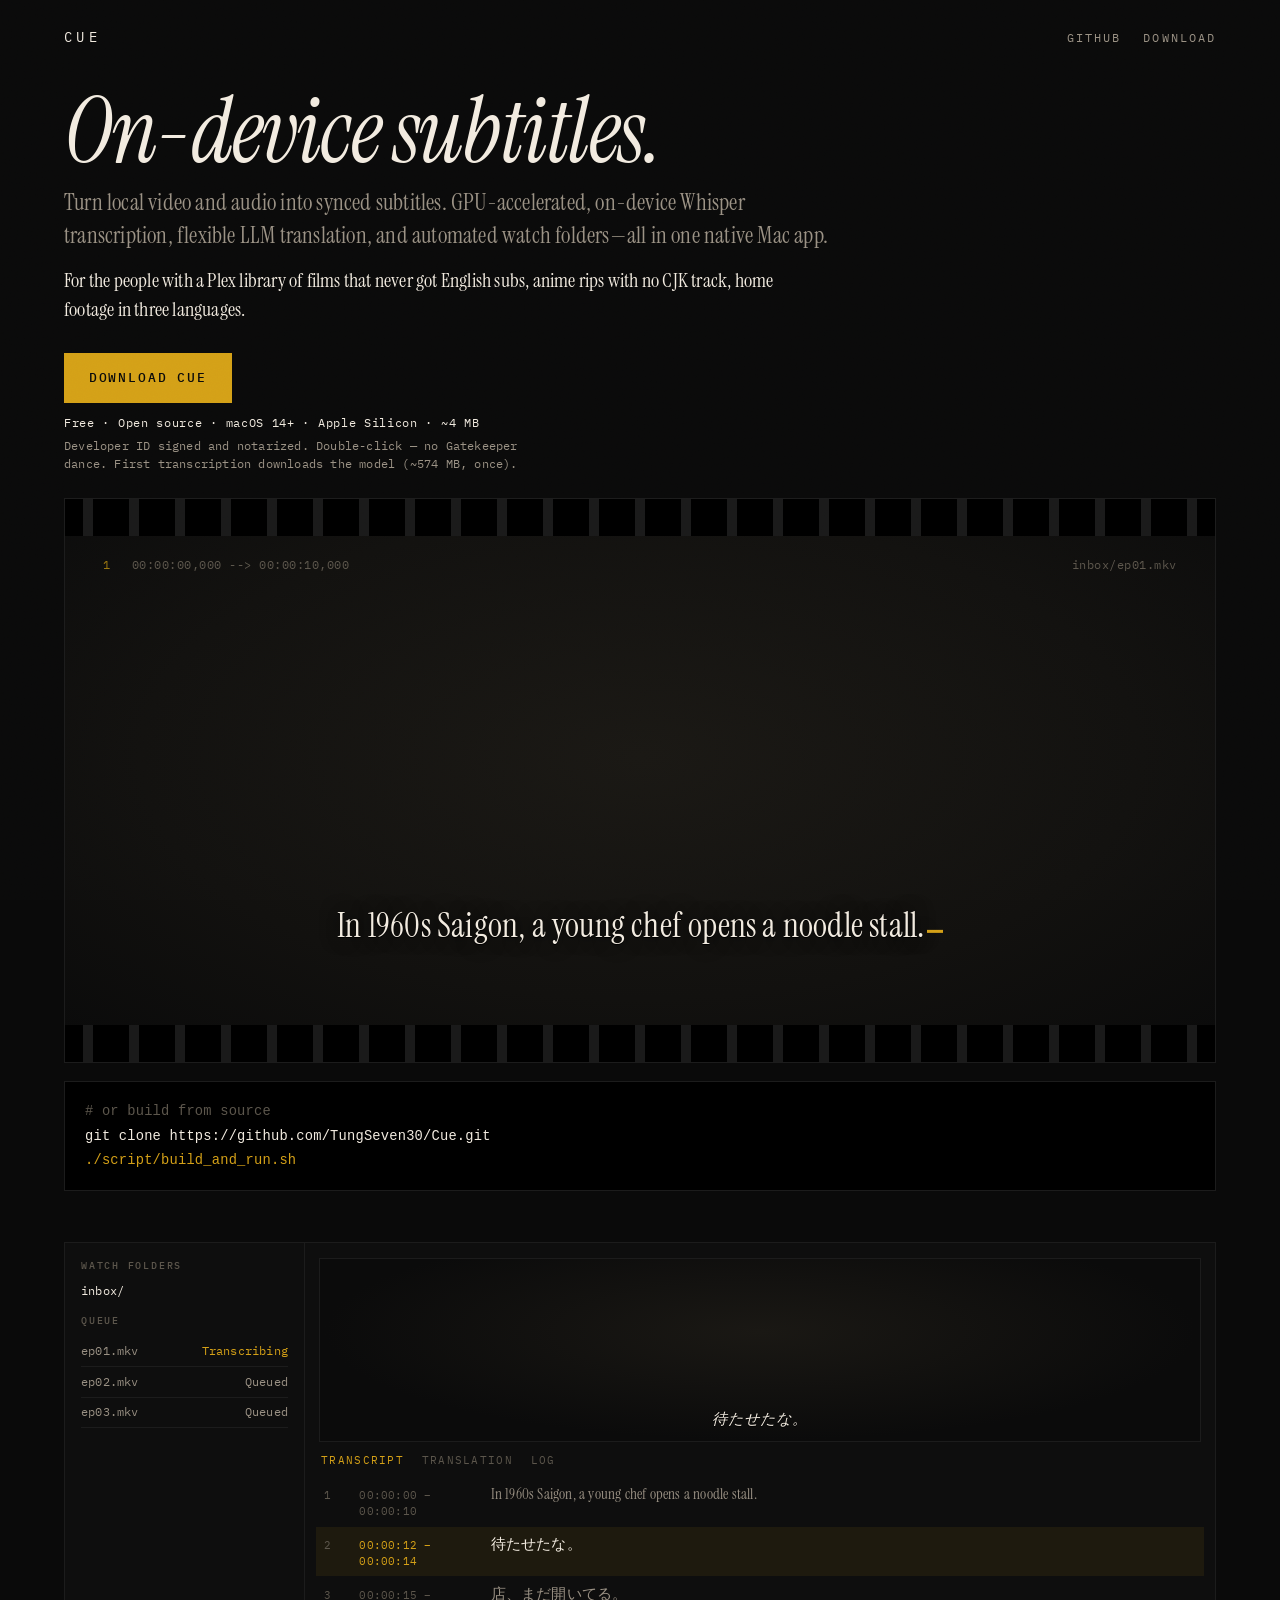
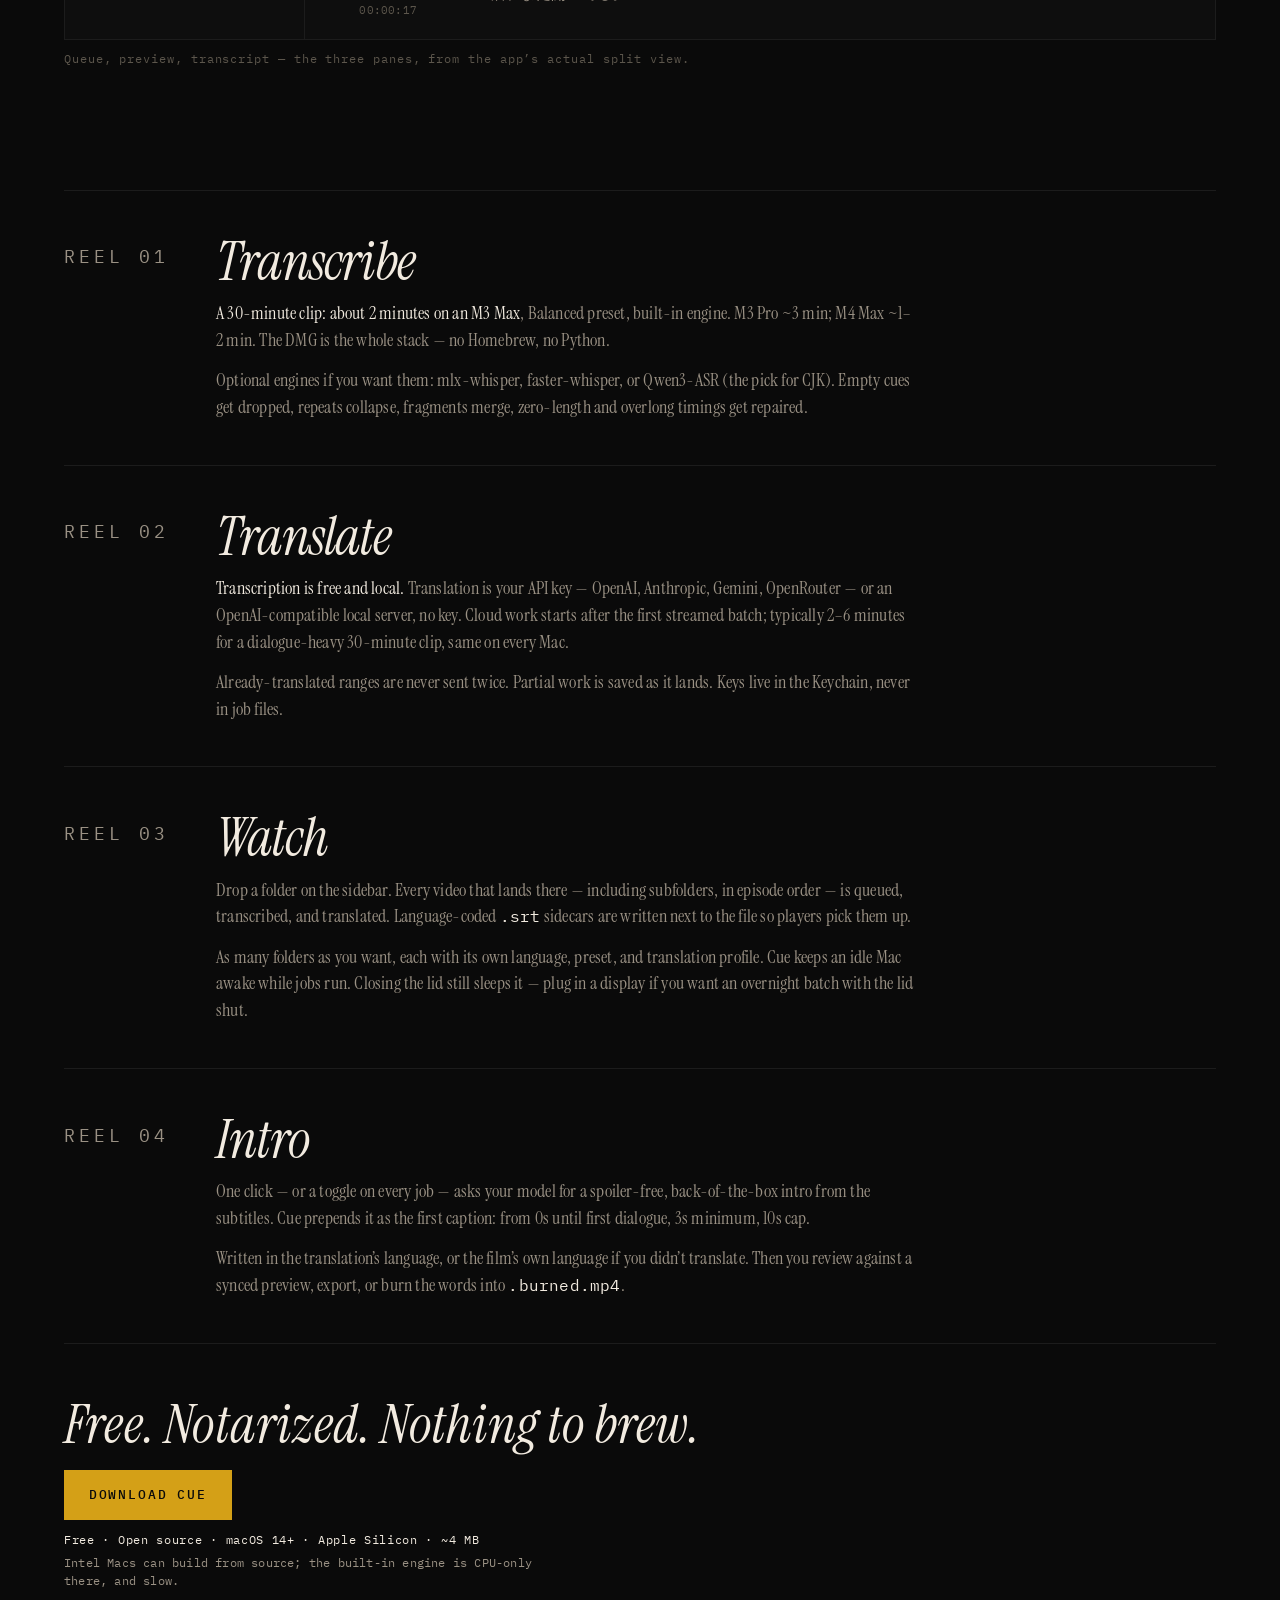
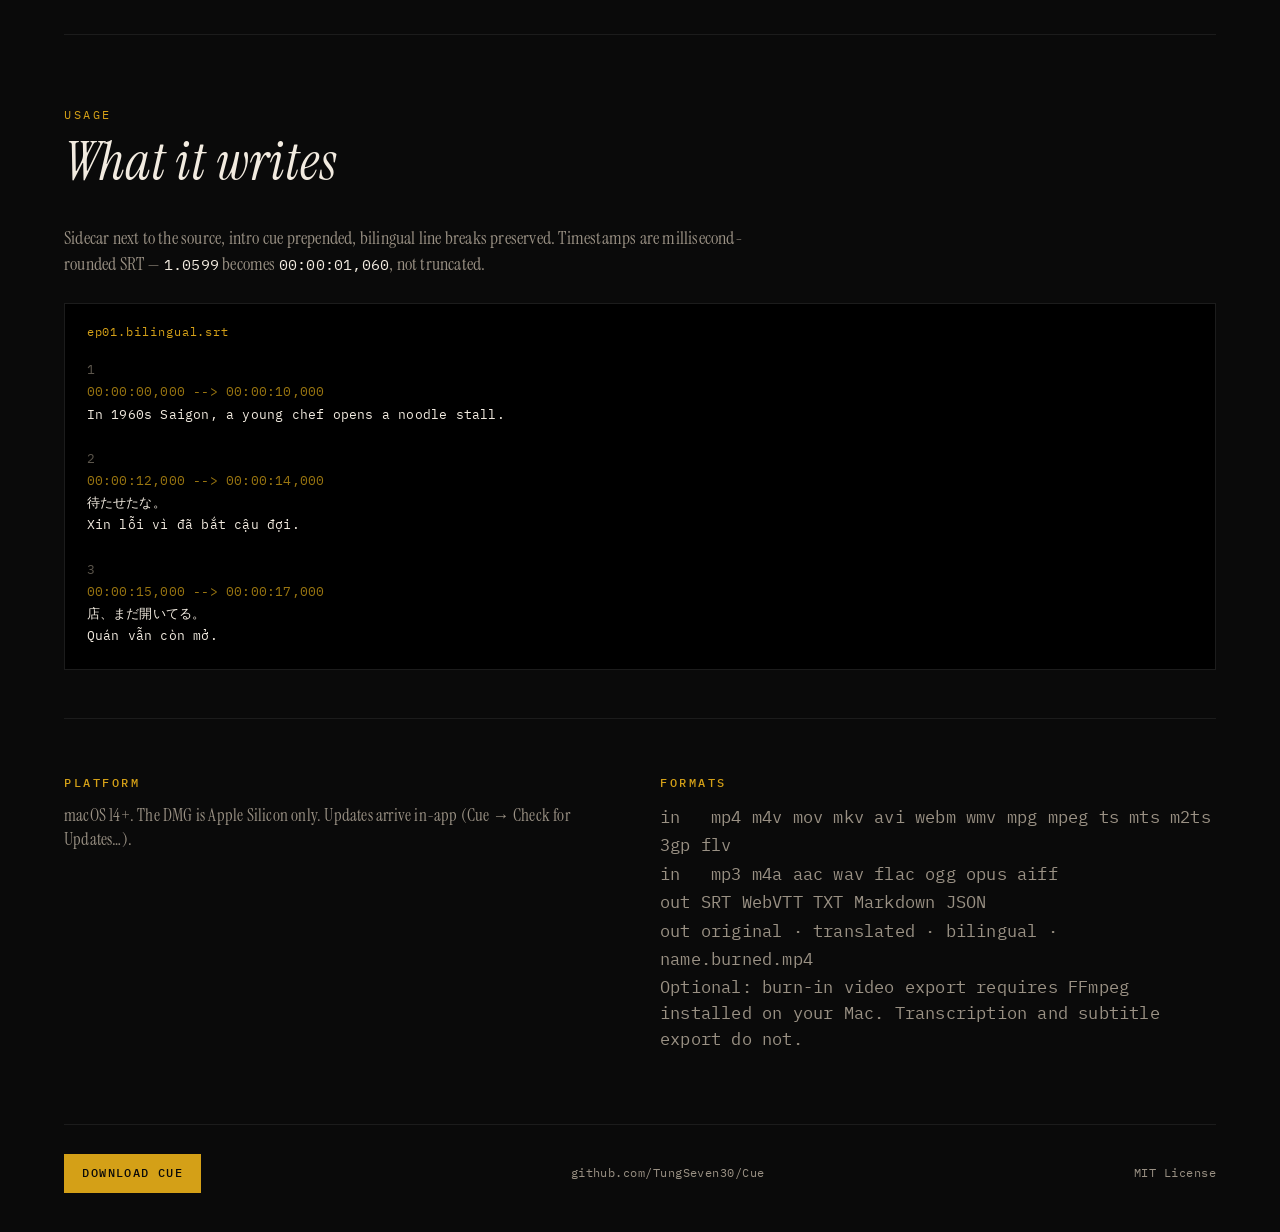
==== commit 77495ea5: "Clarify Cue hardware and FFmpeg requirements" ====
--- a/docs/index.html
+++ b/docs/index.html
@@ -5,22 +5,22 @@
   <meta name="viewport" content="width=device-width, initial-scale=1">
   <meta name="color-scheme" content="dark">
   <meta name="theme-color" content="#0a0a0a">
-  <meta name="description" content="Cue is a free, open-source Mac app that turns local video into subtitles. Transcribe on-device with Whisper. Translate with the LLM you choose. Notarized DMG, nothing to brew.">
+  <meta name="description" content="Cue is a free, open-source Mac app that turns local video and audio into synced subtitles with on-device Whisper, flexible LLM translation, and automated watch folders.">
   <title>Cue — on-device subtitles for local video</title>
 
   <meta property="og:type" content="website">
-  <meta property="og:url" content="https://tungseven30.github.io/Cue/">
+  <meta property="og:url" content="https://cue.tnguyen.ai/">
   <meta property="og:title" content="Cue — on-device subtitles for local video">
-  <meta property="og:description" content="Free native Mac app. Whisper on the GPU. SRT next to the file. Nothing to brew.">
-  <meta property="og:image" content="https://tungseven30.github.io/Cue/og.png">
-  <link rel="canonical" href="https://tungseven30.github.io/Cue/">
+  <meta property="og:description" content="On-device Whisper transcription, flexible LLM translation, and automated watch folders for local video and audio.">
+  <meta property="og:image" content="https://cue.tnguyen.ai/og.png">
+  <link rel="canonical" href="https://cue.tnguyen.ai/">
   <meta property="og:image:width" content="1200">
   <meta property="og:image:height" content="630">
   <meta property="og:image:alt" content="Letterboxed subtitle cue: In 1960s Saigon, a young chef opens a noodle stall.">
   <meta name="twitter:card" content="summary_large_image">
   <meta name="twitter:title" content="Cue — on-device subtitles for local video">
-  <meta name="twitter:description" content="Free native Mac app. Whisper on the GPU. SRT next to the file.">
-  <meta name="twitter:image" content="https://tungseven30.github.io/Cue/og.png">
+  <meta name="twitter:description" content="On-device Whisper transcription, flexible LLM translation, and automated watch folders for local video and audio.">
+  <meta name="twitter:image" content="https://cue.tnguyen.ai/og.png">
 
   <link rel="preconnect" href="https://fonts.googleapis.com">
   <link rel="preconnect" href="https://fonts.gstatic.com" crossorigin>
@@ -554,7 +554,7 @@
     <main id="main">
       <section class="hero" id="top">
         <h1>On-device subtitles.</h1>
-        <p class="lede">A native Mac app that turns local video and audio into timed cues. Whisper stays on the GPU. Translation leaves the machine only if you say so.</p>
+        <p class="lede">Turn local video and audio into synced subtitles. GPU-accelerated, on-device Whisper transcription, flexible LLM translation, and automated watch folders—all in one native Mac app.</p>
         <p class="who">For the people with a Plex library of films that never got English subs, anime rips with no CJK track, home footage in three languages.</p>
 
         <div class="cta-block">
@@ -703,6 +703,7 @@
         <div>
           <h2>Formats</h2>
           <p class="formats">in &nbsp; mp4 m4v mov mkv avi webm wmv mpg mpeg ts mts m2ts 3gp flv<br>in &nbsp; mp3 m4a aac wav flac ogg opus aiff<br>out SRT WebVTT TXT Markdown JSON<br>out original · translated · bilingual · <span style="color:var(--muted)">name.burned.mp4</span></p>
+          <p class="gate">Optional: burn-in video export requires FFmpeg installed on your Mac. Transcription and subtitle export do not.</p>
         </div>
       </section>
     </main>
